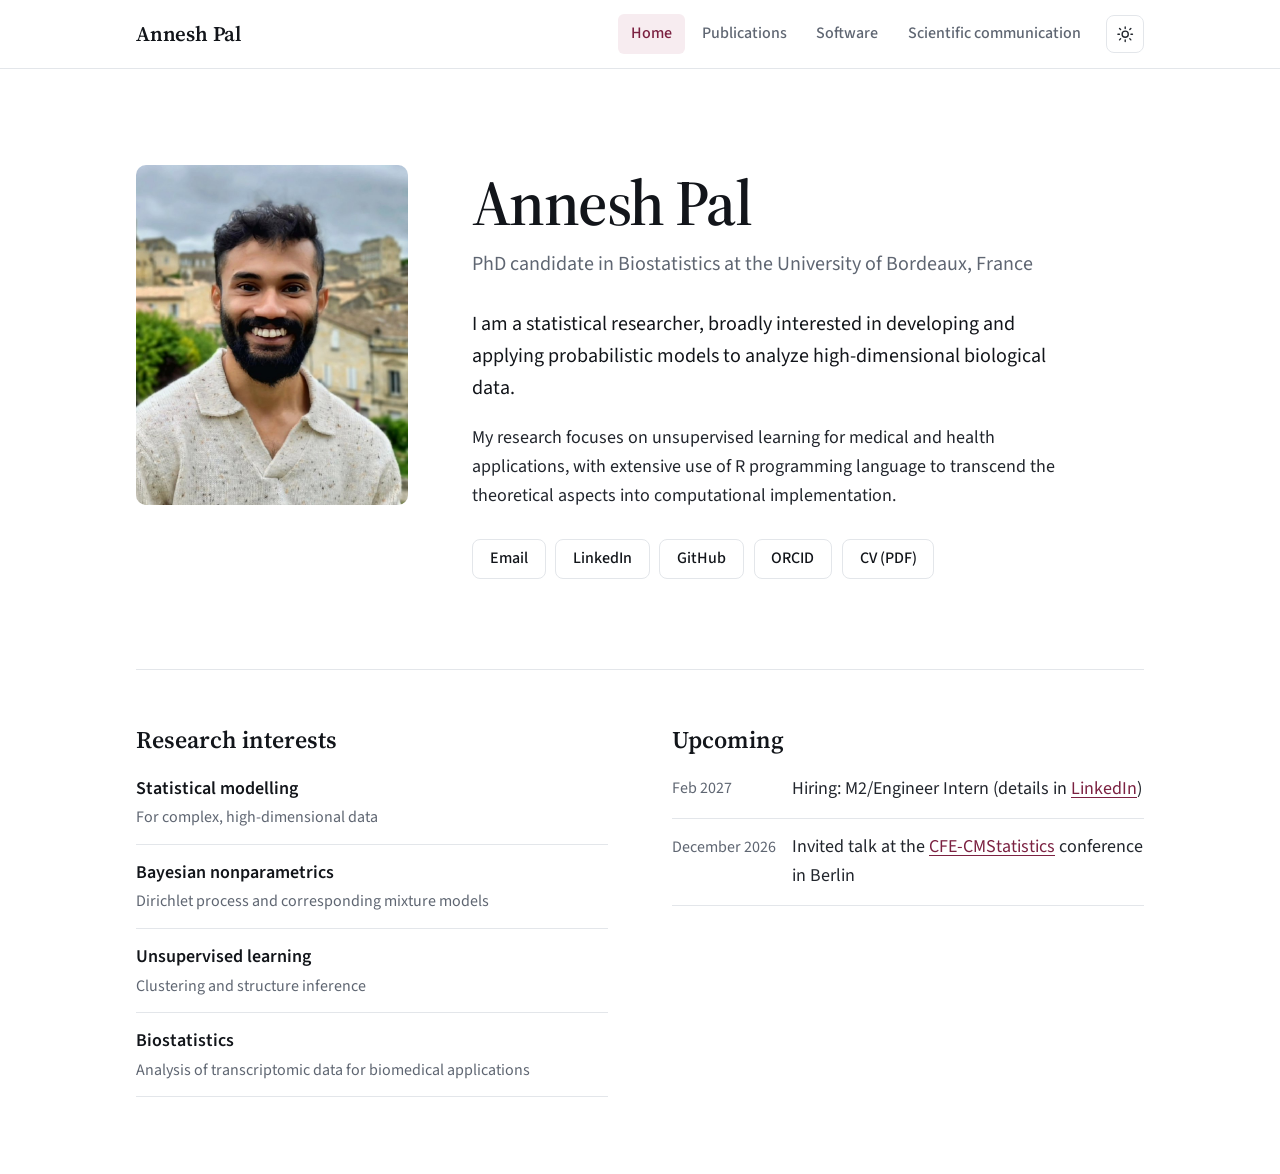
==== index.html @ bbc75179 "Update index.html" ====
<!DOCTYPE html>
<html lang="en">
<head>
  <meta charset="utf-8">
  <meta name="viewport" content="width=device-width, initial-scale=1">
  <title>Annesh Pal</title>
  <meta name="description" content="Annesh Pal, PhD candidate in Biostatistics at the University of Bordeaux, working on Bayesian nonparametric clustering for high-dimensional biological data.">
  <meta name="author" content="Annesh Pal">
  <meta name="google-site-verification" content="eEVup96OEpur1_kXBRJ_z_jjKePVoSG-uzVZ42ypXxE">
  <meta property="og:title" content="Annesh Pal">
  <meta property="og:description" content="Annesh Pal, PhD candidate in Biostatistics at the University of Bordeaux, working on Bayesian nonparametric clustering for high-dimensional biological data.">
  <meta property="og:type" content="website">
  <meta property="og:image" content="photo.jpg">
  <link rel="icon" href="data:image/svg+xml,%3Csvg xmlns='http://www.w3.org/2000/svg' viewBox='0 0 32 32'%3E%3Crect width='32' height='32' rx='7' fill='%237b2141'/%3E%3Ctext x='16' y='22.5' font-family='Georgia,serif' font-size='17' font-weight='600' fill='white' text-anchor='middle'%3EAP%3C/text%3E%3C/svg%3E">
  <link rel="preload" href="assets/fonts/source-serif-4-latin-opsz-normal.woff2" as="font" type="font/woff2" crossorigin>
  <link rel="preload" href="assets/fonts/source-sans-3-latin-wght-normal.woff2" as="font" type="font/woff2" crossorigin>
  <script>try { var t = localStorage.getItem('theme'); if (t) document.documentElement.dataset.theme = t; } catch (e) {}</script>
  <link rel="stylesheet" href="assets/style.css">
</head>
<body>
  <a class="skip" href="#content">Skip to content</a>
  <header class="site-header">
    <div class="wrap">
      <a class="brand" href="index.html">Annesh Pal</a>
      <nav class="nav" aria-label="Main">
        <ul>
          <li><a href="index.html" aria-current="page">Home</a></li>
          <li><a href="publications.html">Publications</a></li>
          <li><a href="software.html">Software</a></li>
          <li><a href="communication.html">Scientific communication</a></li>
        </ul>
        <button class="icon-btn theme-btn" type="button" aria-label="Switch between light and dark theme"><svg class="sun" viewBox="0 0 24 24" fill="none" stroke="currentColor" stroke-width="1.8" stroke-linecap="round" aria-hidden="true"><circle cx="12" cy="12" r="4"/><path d="M12 2.5v2M12 19.5v2M4.6 4.6 6 6M18 18l1.4 1.4M2.5 12h2M19.5 12h2M4.6 19.4 6 18M18 6l1.4-1.4"/></svg><svg class="moon" viewBox="0 0 24 24" fill="none" stroke="currentColor" stroke-width="1.8" stroke-linejoin="round" aria-hidden="true"><path d="M20 14.5A8 8 0 0 1 9.5 4a8 8 0 1 0 10.5 10.5Z"/></svg></button>
        <button class="icon-btn menu-btn" type="button" aria-label="Menu" aria-expanded="false"><svg viewBox="0 0 24 24" fill="none" stroke="currentColor" stroke-width="1.8" stroke-linecap="round" aria-hidden="true"><path d="M4 7h16M4 12h16M4 17h16"/></svg></button>
      </nav>
    </div>
  </header>

  <main id="content">
    <div class="wrap">
      <section class="intro" aria-label="Introduction">
        <img class="portrait" src="photo.jpg" alt="Portrait of Annesh Pal" width="800" height="1000">
        <div>
          <h1>Annesh Pal</h1>
          <p class="role">PhD candidate in Biostatistics at the University of Bordeaux, France</p>
          <div class="bio">
            <p>I am a statistical researcher, broadly interested in developing and applying probabilistic models to analyze high-dimensional biological data.</p>
            <p>My research focuses on unsupervised learning for medical and health applications, with extensive use of R programming language to transcend the theoretical aspects into computational implementation.</p>
          </div>
          <ul class="profiles">
            <li><a class="btn" href="mailto:annesh.pal@u-bordeaux.fr">Email</a></li>
            <li><a class="btn" href="https://www.linkedin.com/in/annesh-pal-4635a8240/">LinkedIn</a></li>
            <li><a class="btn" href="https://github.com/annesh07">GitHub</a></li>
            <li><a class="btn" href="https://orcid.org/0009-0003-2146-180X">ORCID</a></li>
            <li><a class="btn" href="files/Annesh_Pal_CV.pdf">CV (PDF)</a></li>
          </ul>
        </div>
      </section>

      <div class="home-grid">
        <section aria-labelledby="interests-h">
          <h2 class="section-title" id="interests-h">Research interests</h2>
          <ul class="topics">
            <li><strong>Statistical modelling</strong><span>For complex, high-dimensional data</span></li>
            <li><strong>Bayesian nonparametrics</strong><span>Dirichlet process and corresponding mixture models</span></li>
            <li><strong>Unsupervised learning</strong><span>Clustering and structure inference</span></li>
            <li><strong>Biostatistics</strong><span>Analysis of transcriptomic data for biomedical applications</span></li>
          </ul>
        </section>

        <section aria-labelledby="news-h">
          <h2 class="section-title" id="news-h">Upcoming</h2>
          <ul class="news">
            <li><time datetime="2026-09">Feb 2027</time><span>Hiring: M2/Engineer Intern (details in <a href="https://www.linkedin.com/feed/update/urn:li:activity:7515807664233299968/">LinkedIn</a>)</span></li>
            <li><time datetime="2026-01">December 2026</time><span>Invited talk at the <a href="https://www.cmstatistics.org/CFECMStatistics2026/programme.php">CFE-CMStatistics</a> conference in Berlin</span></li>
          </ul>
        </section>
      </div>
    </div>
  </main>
  <script src="assets/site.js" defer></script>
</body>
</html>
---- assets/style.css ----
/* ---------- Fonts (self-hosted) ---------- */
@font-face {
  font-family: "Source Serif 4";
  src: url("fonts/source-serif-4-latin-opsz-normal.woff2") format("woff2-variations");
  font-weight: 200 900; font-style: normal; font-display: swap;
}
@font-face {
  font-family: "Source Sans 3";
  src: url("fonts/source-sans-3-latin-wght-normal.woff2") format("woff2-variations");
  font-weight: 200 900; font-style: normal; font-display: swap;
}
@font-face {
  font-family: "Source Sans 3";
  src: url("fonts/source-sans-3-latin-wght-italic.woff2") format("woff2-variations");
  font-weight: 200 900; font-style: italic; font-display: swap;
}

/* ---------- Tokens ---------- */
:root {
  --bg: #ffffff;
  --surface: #f5f6f8;
  --text: #22262d;
  --heading: #12151a;
  --muted: #5f6672;
  --rule: #e3e6ea;
  --accent: #7b2141;        /* Bordeaux */
  --accent-hover: #5e1831;
  --accent-soft: #f7ecf0;
  --serif: "Source Serif 4", Georgia, "Times New Roman", serif;
  --sans: "Source Sans 3", -apple-system, "Segoe UI", Roboto, Helvetica, Arial, sans-serif;
  --mono: ui-monospace, SFMono-Regular, Menlo, Consolas, monospace;
  --wrap: 68rem;
  --radius: 10px;
  color-scheme: light;
}
@media (prefers-color-scheme: dark) {
  :root:not([data-theme="light"]) {
    --bg: #15171b; --surface: #1d2025; --text: #dfe2e6; --heading: #f3f4f6; --muted: #9ba2ac;
    --rule: #2d3138; --accent: #d99aae; --accent-hover: #ecbccb; --accent-soft: #2a1e24;
    color-scheme: dark;
  }
}
:root[data-theme="dark"] {
  --bg: #15171b; --surface: #1d2025; --text: #dfe2e6; --heading: #f3f4f6; --muted: #9ba2ac;
  --rule: #2d3138; --accent: #d99aae; --accent-hover: #ecbccb; --accent-soft: #2a1e24;
  color-scheme: dark;
}

/* ---------- Page-to-page transitions (supported browsers only) ---------- */
@view-transition { navigation: auto; }
.site-header { view-transition-name: site-header; }
::view-transition-old(root) { animation: 160ms ease-out both vt-out; }
::view-transition-new(root) { animation: 220ms ease-out both vt-in; }
@keyframes vt-out { to { opacity: 0; } }
@keyframes vt-in { from { opacity: 0; transform: translateY(6px); } }
@media (prefers-reduced-motion: reduce) {
  ::view-transition-old(root), ::view-transition-new(root) { animation: none; }
  * { transition: none !important; }
}

/* ---------- Base ---------- */
*, *::before, *::after { box-sizing: border-box; }
[hidden] { display: none !important; }
html { -webkit-text-size-adjust: 100%; }
body {
  margin: 0; background: var(--bg); color: var(--text);
  font-family: var(--sans); font-size: 1.125rem; line-height: 1.6;
  -webkit-font-smoothing: antialiased;
  display: flex; flex-direction: column; min-height: 100vh;
}
main { flex: 1; }
h1, h2, h3 { font-family: var(--serif); color: var(--heading); font-weight: 600; line-height: 1.2; margin: 0; }
p { margin: 0 0 1em; }
a { color: var(--accent); text-decoration: underline; text-decoration-thickness: 1px; text-underline-offset: .18em; }
a:hover { color: var(--accent-hover); text-decoration-thickness: 2px; }
:focus-visible { outline: 2px solid var(--accent); outline-offset: 3px; border-radius: 4px; }
.wrap { max-width: var(--wrap); margin: 0 auto; padding: 0 clamp(1.25rem, 4vw, 2.5rem); }
.skip { position: absolute; left: -999px; top: .5rem; background: var(--bg); padding: .5rem 1rem; z-index: 100; }
.skip:focus { left: .5rem; }

/* ---------- Header ---------- */
.site-header {
  position: sticky; top: 0; z-index: 50;
  background: color-mix(in srgb, var(--bg) 92%, transparent);
  backdrop-filter: saturate(1.4) blur(10px); -webkit-backdrop-filter: saturate(1.4) blur(10px);
  border-bottom: 1px solid var(--rule);
}
.site-header .wrap { display: flex; align-items: center; justify-content: space-between; height: 4.25rem; }
.brand { font-family: var(--serif); font-size: 1.3rem; font-weight: 600; color: var(--heading); text-decoration: none; letter-spacing: -.01em; }
.brand:hover { color: var(--heading); text-decoration: none; }
.nav { display: flex; align-items: center; gap: .25rem; }
.nav ul { display: flex; gap: .25rem; list-style: none; margin: 0; padding: 0; }
.nav a {
  display: block; padding: .45rem .8rem; border-radius: 6px;
  color: var(--muted); text-decoration: none; font-size: 1rem; font-weight: 500;
  transition: color .15s, background-color .15s;
}
.nav a:hover { color: var(--heading); background: var(--surface); }
.nav a[aria-current="page"] { color: var(--accent); background: var(--accent-soft); }
.icon-btn {
  appearance: none; background: transparent; border: 1px solid var(--rule); color: var(--text);
  width: 2.4rem; height: 2.4rem; border-radius: 8px; cursor: pointer;
  display: inline-grid; place-items: center; margin-left: .5rem; transition: border-color .15s, background-color .15s;
}
.icon-btn:hover { background: var(--surface); }
.icon-btn svg { width: 1.15rem; height: 1.15rem; }
.menu-btn { display: none; }
.theme-btn .moon { display: none; }
:root[data-theme="dark"] .theme-btn .sun { display: none; }
:root[data-theme="dark"] .theme-btn .moon { display: block; }
@media (prefers-color-scheme: dark) {
  :root:not([data-theme="light"]) .theme-btn .sun { display: none; }
  :root:not([data-theme="light"]) .theme-btn .moon { display: block; }
}

@media (max-width: 860px) {
  .menu-btn { display: inline-grid; }
  .nav ul {
    position: absolute; top: 4.25rem; left: 0; right: 0; flex-direction: column; gap: 0;
    background: var(--bg); border-bottom: 1px solid var(--rule); padding: .5rem clamp(1.25rem, 4vw, 2.5rem) 1rem;
    display: none;
  }
  .nav.open ul { display: flex; }
  .nav a { padding: .75rem .5rem; font-size: 1.1rem; }
}

/* ---------- Page heading ---------- */
.page-head { padding: clamp(3rem, 7vw, 5rem) 0 2rem; }
.page-head h1 { font-size: clamp(2.25rem, 5vw, 3.25rem); letter-spacing: -.02em; margin-bottom: .75rem; }
.page-head p { color: var(--muted); font-size: 1.2rem; max-width: 40rem; margin: 0; }

/* ---------- Home ---------- */
.intro {
  display: grid; grid-template-columns: minmax(0, 17rem) minmax(0, 1fr); gap: clamp(2rem, 5vw, 4.5rem);
  align-items: start; padding: clamp(3rem, 8vw, 6rem) 0 clamp(3rem, 6vw, 4.5rem);
}
.portrait { width: 100%; height: auto; aspect-ratio: 4 / 5; object-fit: cover; border-radius: var(--radius); background: var(--surface); }
.intro h1 { font-size: clamp(2.6rem, 6vw, 4rem); letter-spacing: -.025em; margin-bottom: .4rem; }
.role { font-size: 1.25rem; color: var(--muted); margin-bottom: 1.75rem; }
.role a { color: inherit; text-decoration-color: var(--rule); }
.bio { max-width: 38rem; }
.bio p:first-child { font-size: 1.25rem; color: var(--heading); }
.profiles { display: flex; flex-wrap: wrap; gap: .6rem; margin-top: 1.75rem; padding: 0; list-style: none; }
.btn {
  display: inline-flex; align-items: center; gap: .5rem;
  padding: .55rem 1.05rem; border-radius: 8px; border: 1px solid var(--rule);
  color: var(--heading); background: var(--bg); text-decoration: none; font-size: 1rem; font-weight: 500;
  font-family: var(--sans); cursor: pointer; line-height: 1.3;
  transition: border-color .15s, background-color .15s, color .15s;
}
.btn:hover { border-color: var(--accent); color: var(--accent); text-decoration: none; }
.btn svg { width: 1rem; height: 1rem; flex: none; }
.btn.primary { background: var(--accent); border-color: var(--accent); color: var(--bg); }
.btn.primary:hover { background: var(--accent-hover); border-color: var(--accent-hover); color: var(--bg); }
:root[data-theme="dark"] .btn.primary { background: var(--accent-soft); color: var(--accent); }
:root[data-theme="dark"] .btn.primary:hover { border-color: var(--accent-hover); color: var(--accent-hover); }
@media (prefers-color-scheme: dark) {
  :root:not([data-theme="light"]) .btn.primary { background: var(--accent-soft); color: var(--accent); }
  :root:not([data-theme="light"]) .btn.primary:hover { border-color: var(--accent-hover); color: var(--accent-hover); }
}
@media (max-width: 720px) {
  .intro { grid-template-columns: 1fr; }
  .portrait { max-width: 13rem; }
}

.home-grid {
  display: grid; grid-template-columns: 1fr 1fr; gap: clamp(2rem, 5vw, 4.5rem);
  padding: clamp(2.5rem, 5vw, 3.5rem) 0 clamp(3rem, 6vw, 5rem); border-top: 1px solid var(--rule);
}
@media (max-width: 820px) { .home-grid { grid-template-columns: 1fr; } }
.section-title { font-size: 1.5rem; margin-bottom: 1.25rem; }

.topics { list-style: none; margin: 0; padding: 0; }
.topics li { padding: .9rem 0; border-bottom: 1px solid var(--rule); }
.topics li:first-child { padding-top: 0; }
.topics strong { display: block; color: var(--heading); font-weight: 600; }
.topics span { display: block; color: var(--muted); font-size: 1rem; line-height: 1.5; margin-top: .1rem; }

.news { list-style: none; margin: 0; padding: 0; }
.news li { display: grid; grid-template-columns: 6.5rem 1fr; gap: 1rem; padding: .9rem 0; border-bottom: 1px solid var(--rule); }
.news li:first-child { padding-top: 0; }
.news time { color: var(--muted); font-size: 1rem; font-variant-numeric: tabular-nums; padding-top: .1rem; }
@media (max-width: 520px) { .news li { grid-template-columns: 1fr; gap: .1rem; } }

/* ---------- Entries: publications and software ---------- */
.year-group { display: grid; grid-template-columns: 7rem minmax(0, 1fr); gap: 2rem; padding: 2rem 0; border-top: 1px solid var(--rule); }
.year-group > h2 { font-size: 1.5rem; color: var(--muted); font-weight: 500; }
@media (max-width: 720px) { .year-group { grid-template-columns: 1fr; gap: 1rem; } }

.entry {
  border: 1px solid var(--rule); border-radius: var(--radius); padding: 1.5rem 1.6rem;
  transition: border-color .2s; background: var(--bg);
}
.entry + .entry { margin-top: 1rem; }
.entry:hover { border-color: color-mix(in srgb, var(--accent) 45%, var(--rule)); }
.tag {
  display: inline-block; font-size: .85rem; font-weight: 600; color: var(--accent);
  background: var(--accent-soft); padding: .15rem .6rem; border-radius: 999px; margin-bottom: .75rem;
}
.entry h3 { font-size: 1.35rem; line-height: 1.35; margin-bottom: .6rem; }
.entry h3 a { color: var(--heading); text-decoration: none; }
.entry h3 a:hover { color: var(--accent); text-decoration: underline; }
.authors { margin-bottom: .2rem; }
.authors .me { font-weight: 600; color: var(--heading); }
.venue { color: var(--muted); font-size: 1rem; font-style: italic; }
.entry-actions { display: flex; flex-wrap: wrap; gap: .5rem; margin-top: 1.1rem; }
.entry-actions .btn { padding: .4rem .85rem; font-size: .95rem; }

.code {
  position: relative; margin-top: 1rem; background: var(--surface); border-radius: 8px;
  border: 1px solid var(--rule);
}
.code pre { margin: 0; padding: 1rem 5.5rem 1rem 1.1rem; overflow-x: auto; font-family: var(--mono); font-size: .88rem; line-height: 1.55; color: var(--text); }
.code .copy { position: absolute; top: .55rem; right: .55rem; padding: .3rem .7rem; font-size: .88rem; }
.code[hidden] { display: none; }

.facts { display: flex; flex-wrap: wrap; gap: .5rem 1.5rem; margin: .25rem 0 0; padding: 0; list-style: none; color: var(--muted); font-size: 1rem; }
.facts b { color: var(--heading); font-weight: 600; }

.page-body { padding-bottom: clamp(3rem, 6vw, 5rem); }
.lead-note { color: var(--muted); font-size: 1rem; margin-top: 2rem; }

/* ---------- Scientific communication ---------- */
.filters { display: flex; flex-wrap: wrap; gap: .5rem; margin-bottom: 1.5rem; }
.filter .count { color: var(--muted); font-variant-numeric: tabular-nums; }
.filter[aria-pressed="true"] { background: var(--accent-soft); border-color: var(--accent); color: var(--accent); }
.filter[aria-pressed="true"] .count { color: inherit; }
.comm-list .year-group:first-child { border-top: 1px solid var(--rule); }
.comm-list .entry[data-type] .tag { margin-bottom: .6rem; }
.empty { border: 1px dashed var(--rule); border-radius: var(--radius); padding: 2.5rem 1.5rem; text-align: center; color: var(--muted); }

.viewer {
  width: min(1100px, 94vw); height: 90vh; max-height: 90vh; padding: 0;
  border: 1px solid var(--rule); border-radius: 12px; background: var(--bg); color: var(--text); overflow: hidden;
}
.viewer[open] { display: flex; flex-direction: column; }
.viewer::backdrop { background: rgb(10 12 16 / .6); }
.viewer-bar { display: flex; align-items: center; justify-content: space-between; gap: 1rem; padding: .75rem 1rem; border-bottom: 1px solid var(--rule); }
.viewer-bar h2 { font-size: 1.05rem; font-family: var(--sans); font-weight: 600; white-space: nowrap; overflow: hidden; text-overflow: ellipsis; }
.viewer-actions { display: flex; gap: .5rem; flex: none; }
.viewer-actions .btn { padding: .35rem .8rem; font-size: .95rem; }
.viewer iframe { flex: 1; width: 100%; border: 0; background: var(--surface); }

/* ---------- Footer ---------- */
.site-footer { border-top: 1px solid var(--rule); padding: 2rem 0; color: var(--muted); font-size: .95rem; }
.site-footer .wrap { display: flex; flex-wrap: wrap; justify-content: space-between; gap: 1rem; }
.site-footer ul { display: flex; gap: 1.25rem; list-style: none; margin: 0; padding: 0; }
.site-footer a { color: var(--muted); text-decoration: none; }
.site-footer a:hover { color: var(--accent); text-decoration: underline; }

/* ---------- Toast ---------- */
.toast {
  position: fixed; left: 50%; bottom: 1.5rem; transform: translate(-50%, .75rem); opacity: 0;
  background: var(--heading); color: var(--bg); padding: .55rem 1.1rem; border-radius: 8px; font-size: .95rem;
  transition: opacity .2s, transform .2s; pointer-events: none; z-index: 100;
}
.toast.show { opacity: 1; transform: translate(-50%, 0); }
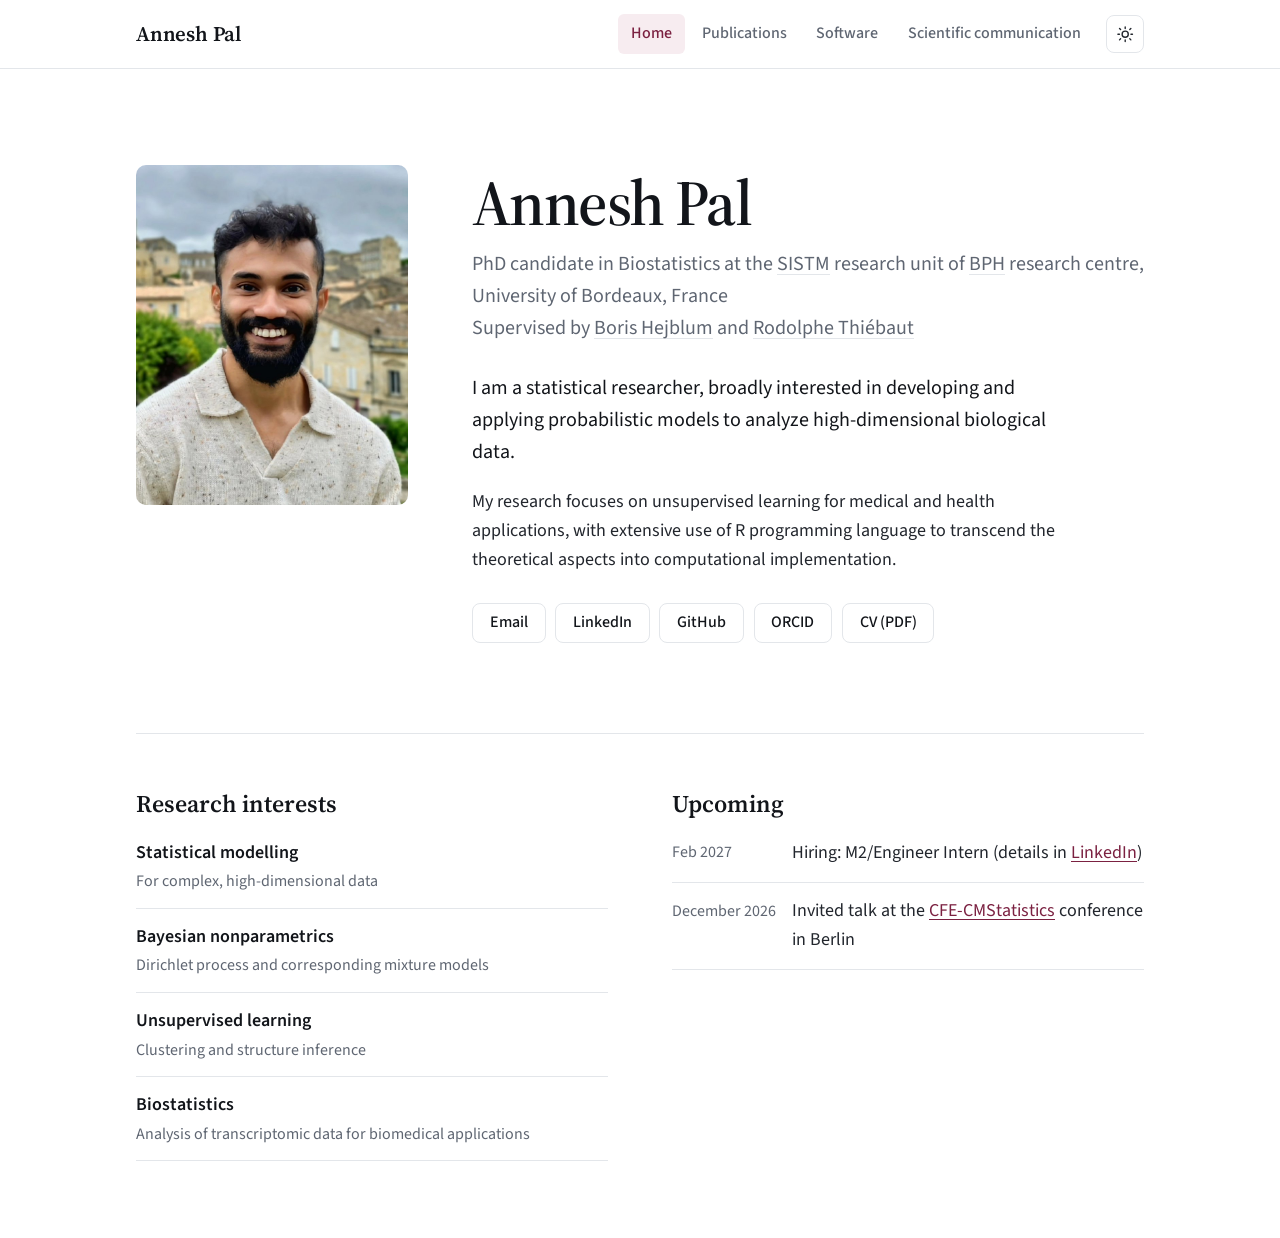
==== commit 62fe1e16: "Update index.html" ====
--- a/index.html
+++ b/index.html
@@ -41,7 +41,10 @@
         <img class="portrait" src="photo.jpg" alt="Portrait of Annesh Pal" width="800" height="1000">
         <div>
           <h1>Annesh Pal</h1>
-          <p class="role">PhD candidate in Biostatistics at the University of Bordeaux, France</p>
+          <p class="role">
+            PhD candidate in Biostatistics at the <a href="https://www.inria.fr/fr/sistm">SISTM</a> research unit of <a href="https://www.bordeaux-population-health.center/">BPH</a> research centre, University of Bordeaux, France<br>
+            Supervised by <a href="https://borishejblum.science/">Boris Hejblum</a> and <a href="https://scholar.google.com/citations?user=3FwavwMAAAAJ&hl=fr">Rodolphe Thiébaut</a>
+          </p>
           <div class="bio">
             <p>I am a statistical researcher, broadly interested in developing and applying probabilistic models to analyze high-dimensional biological data.</p>
             <p>My research focuses on unsupervised learning for medical and health applications, with extensive use of R programming language to transcend the theoretical aspects into computational implementation.</p>
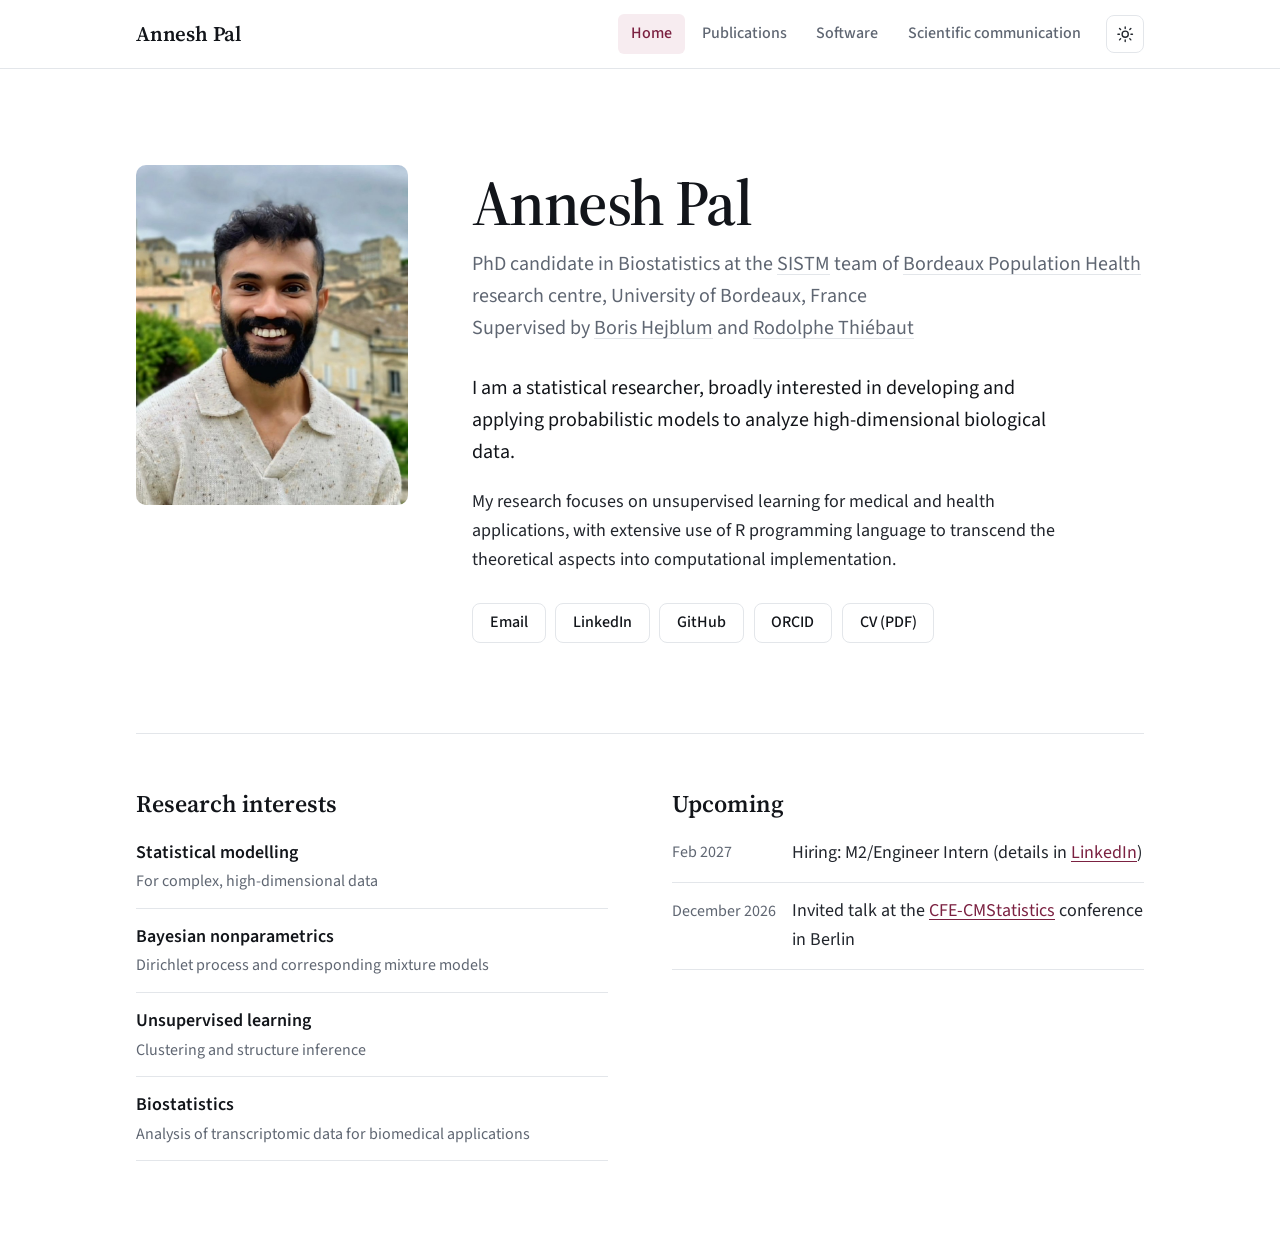
==== commit 5ee8b1f5: "Update index.html" ====
--- a/index.html
+++ b/index.html
@@ -42,7 +42,7 @@
         <div>
           <h1>Annesh Pal</h1>
           <p class="role">
-            PhD candidate in Biostatistics at the <a href="https://www.inria.fr/fr/sistm">SISTM</a> research unit of <a href="https://www.bordeaux-population-health.center/">BPH</a> research centre, University of Bordeaux, France<br>
+            PhD candidate in Biostatistics at the <a href="https://www.inria.fr/fr/sistm">SISTM</a> team of <a href="https://www.bordeaux-population-health.center/">Bordeaux Population Health</a> research centre, University of Bordeaux, France<br>
             Supervised by <a href="https://borishejblum.science/">Boris Hejblum</a> and <a href="https://scholar.google.com/citations?user=3FwavwMAAAAJ&hl=fr">Rodolphe Thiébaut</a>
           </p>
           <div class="bio">
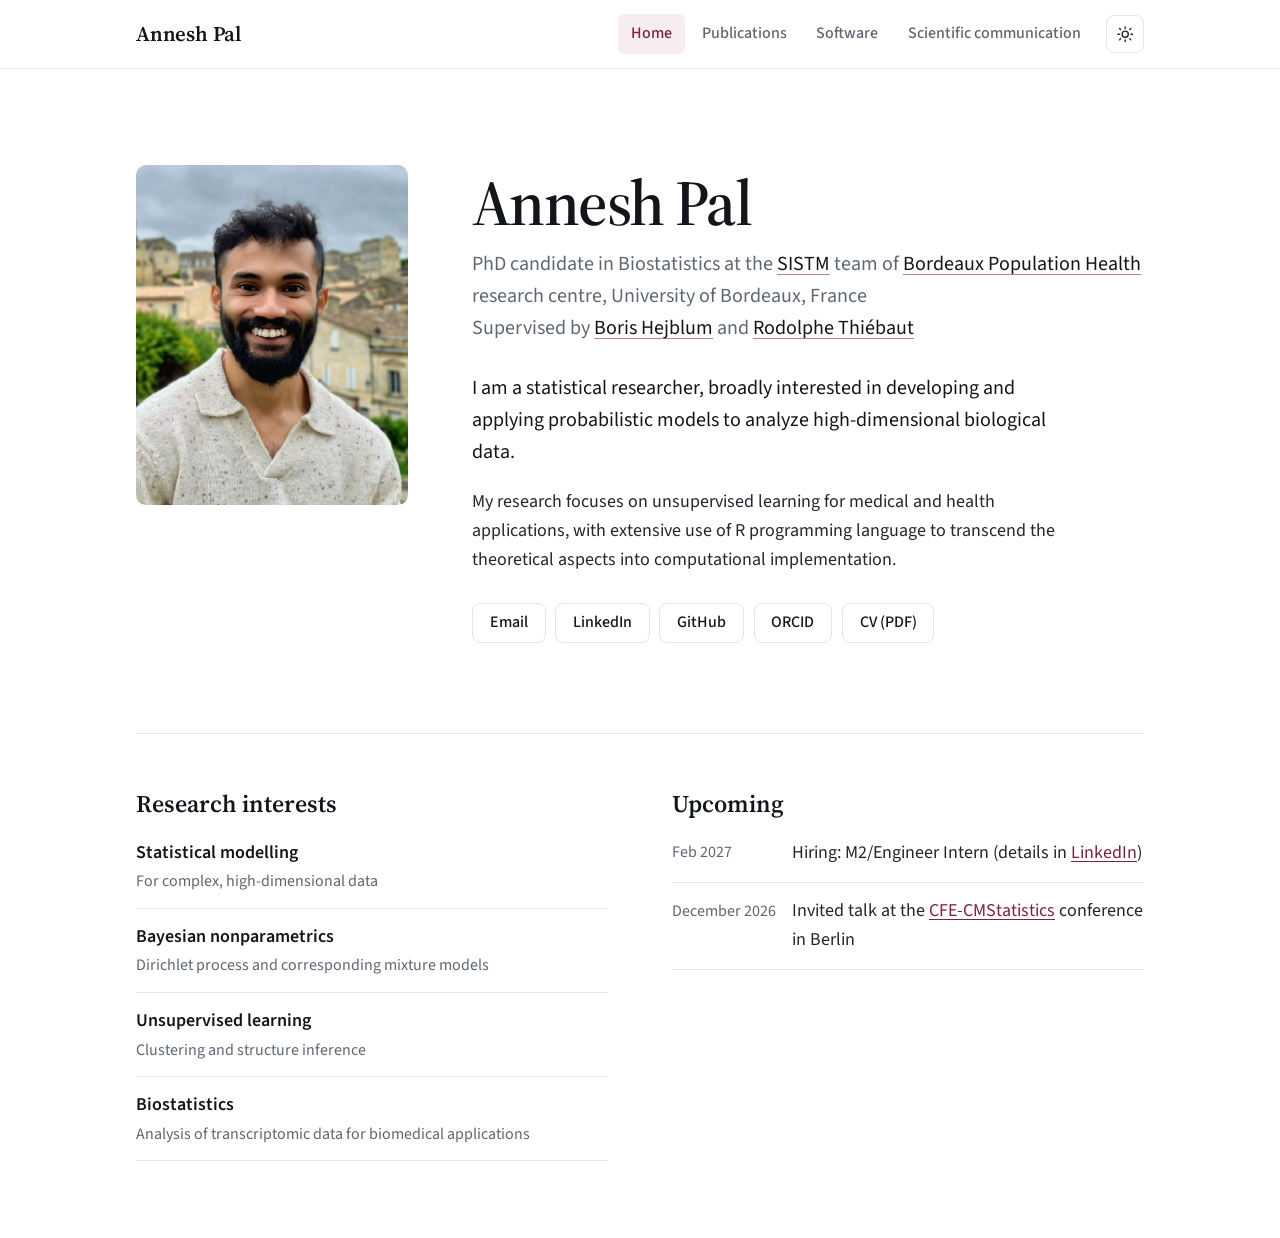
==== commit 06ea3be0: "Update index.html" ====
--- a/index.html
+++ b/index.html
@@ -42,8 +42,8 @@
         <div>
           <h1>Annesh Pal</h1>
           <p class="role">
-            PhD candidate in Biostatistics at the <a href="https://www.inria.fr/fr/sistm">SISTM</a> team of <a href="https://www.bordeaux-population-health.center/">Bordeaux Population Health</a> research centre, University of Bordeaux, France<br>
-            Supervised by <a href="https://borishejblum.science/">Boris Hejblum</a> and <a href="https://scholar.google.com/citations?user=3FwavwMAAAAJ&hl=fr">Rodolphe Thiébaut</a>
+            PhD candidate in Biostatistics at the <a href="https://www.inria.fr/fr/sistm/">SISTM</a> team of <a href="https://www.bordeaux-population-health.center/">Bordeaux Population Health</a> research centre, University of Bordeaux, France<br>
+            Supervised by <a href="https://borishejblum.science/">Boris Hejblum</a> and <a href="https://scholar.google.com/citations?user=3FwavwMAAAAJ&hl=fr/">Rodolphe Thiébaut</a>
           </p>
           <div class="bio">
             <p>I am a statistical researcher, broadly interested in developing and applying probabilistic models to analyze high-dimensional biological data.</p>
--- a/assets/style.css
+++ b/assets/style.css
@@ -137,7 +137,8 @@
 .portrait { width: 100%; height: auto; aspect-ratio: 4 / 5; object-fit: cover; border-radius: var(--radius); background: var(--surface); }
 .intro h1 { font-size: clamp(2.6rem, 6vw, 4rem); letter-spacing: -.025em; margin-bottom: .4rem; }
 .role { font-size: 1.25rem; color: var(--muted); margin-bottom: 1.75rem; }
-.role a { color: inherit; text-decoration-color: var(--rule); }
+.role a { color: var(--heading); text-decoration-color: color-mix(in srgb, var(--accent) 55%, transparent); text-underline-offset: .2em; }
+.role a:hover { color: var(--accent); text-decoration-color: var(--accent); }
 .bio { max-width: 38rem; }
 .bio p:first-child { font-size: 1.25rem; color: var(--heading); }
 .profiles { display: flex; flex-wrap: wrap; gap: .6rem; margin-top: 1.75rem; padding: 0; list-style: none; }
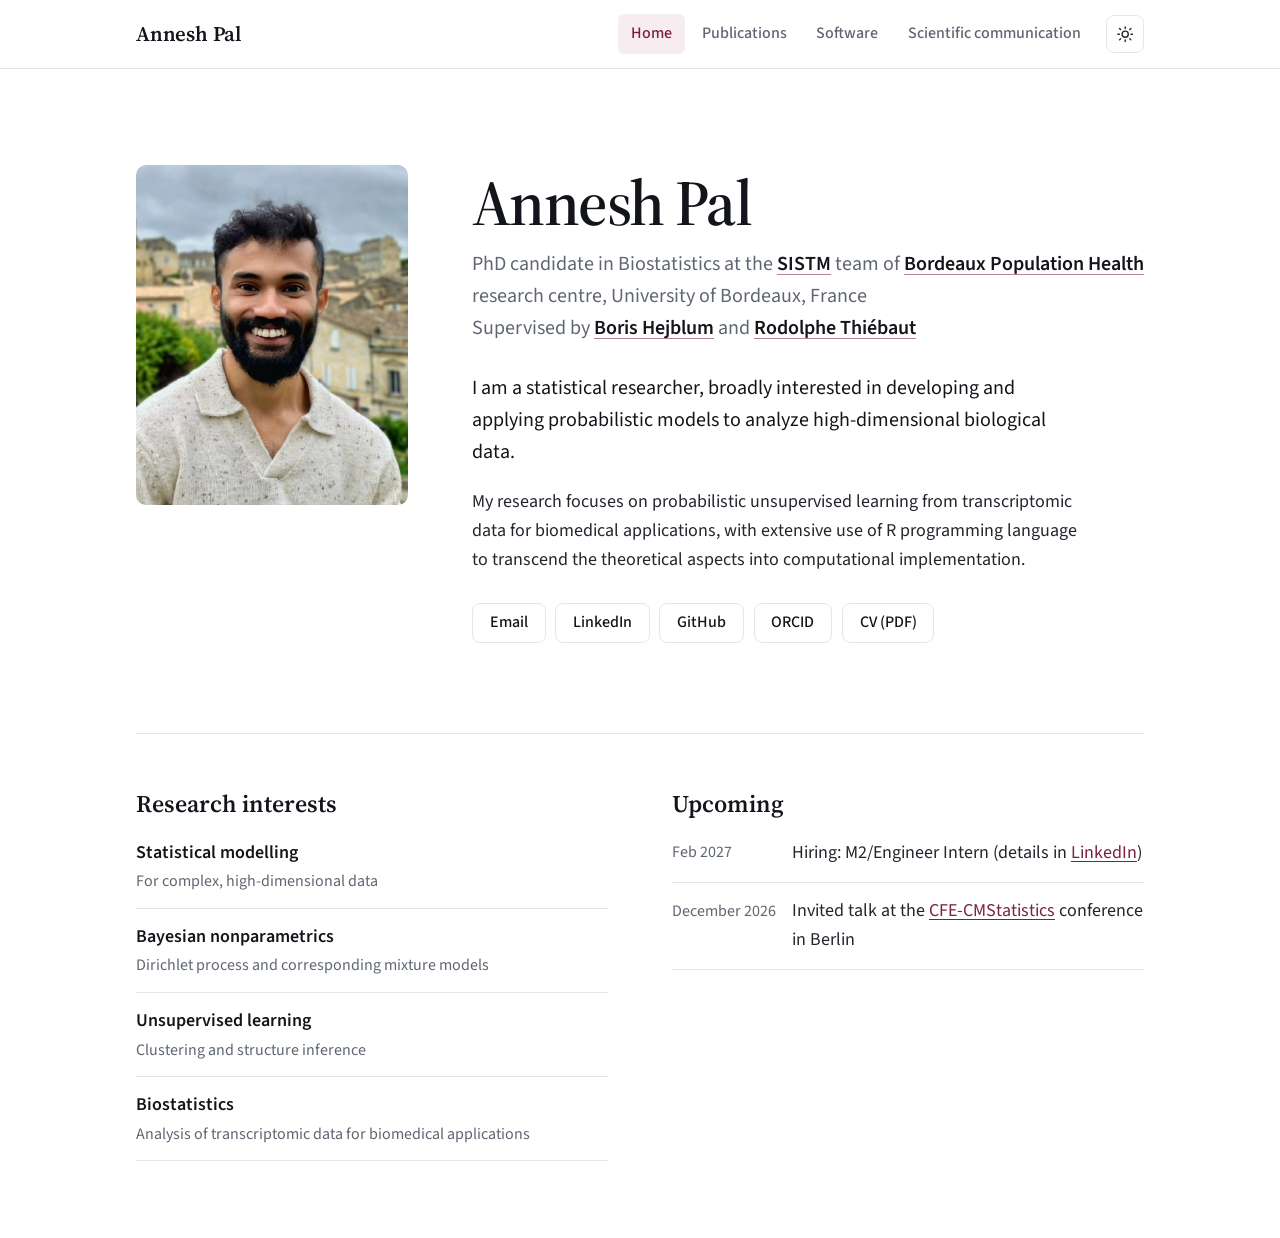
==== commit 90aad10c: "Update index.html" ====
--- a/index.html
+++ b/index.html
@@ -47,7 +47,7 @@
           </p>
           <div class="bio">
             <p>I am a statistical researcher, broadly interested in developing and applying probabilistic models to analyze high-dimensional biological data.</p>
-            <p>My research focuses on unsupervised learning for medical and health applications, with extensive use of R programming language to transcend the theoretical aspects into computational implementation.</p>
+            <p>My research focuses on probabilistic unsupervised learning from transcriptomic data for biomedical applications, with extensive use of R programming language to transcend the theoretical aspects into computational implementation.</p>
           </div>
           <ul class="profiles">
             <li><a class="btn" href="mailto:annesh.pal@u-bordeaux.fr">Email</a></li>
--- a/assets/style.css
+++ b/assets/style.css
@@ -137,7 +137,7 @@
 .portrait { width: 100%; height: auto; aspect-ratio: 4 / 5; object-fit: cover; border-radius: var(--radius); background: var(--surface); }
 .intro h1 { font-size: clamp(2.6rem, 6vw, 4rem); letter-spacing: -.025em; margin-bottom: .4rem; }
 .role { font-size: 1.25rem; color: var(--muted); margin-bottom: 1.75rem; }
-.role a { color: var(--heading); text-decoration-color: color-mix(in srgb, var(--accent) 55%, transparent); text-underline-offset: .2em; }
+.role a { color: var(--heading); font-weight: 600; text-decoration-color: color-mix(in srgb, var(--accent) 55%, transparent); text-underline-offset: .2em; }
 .role a:hover { color: var(--accent); text-decoration-color: var(--accent); }
 .bio { max-width: 38rem; }
 .bio p:first-child { font-size: 1.25rem; color: var(--heading); }
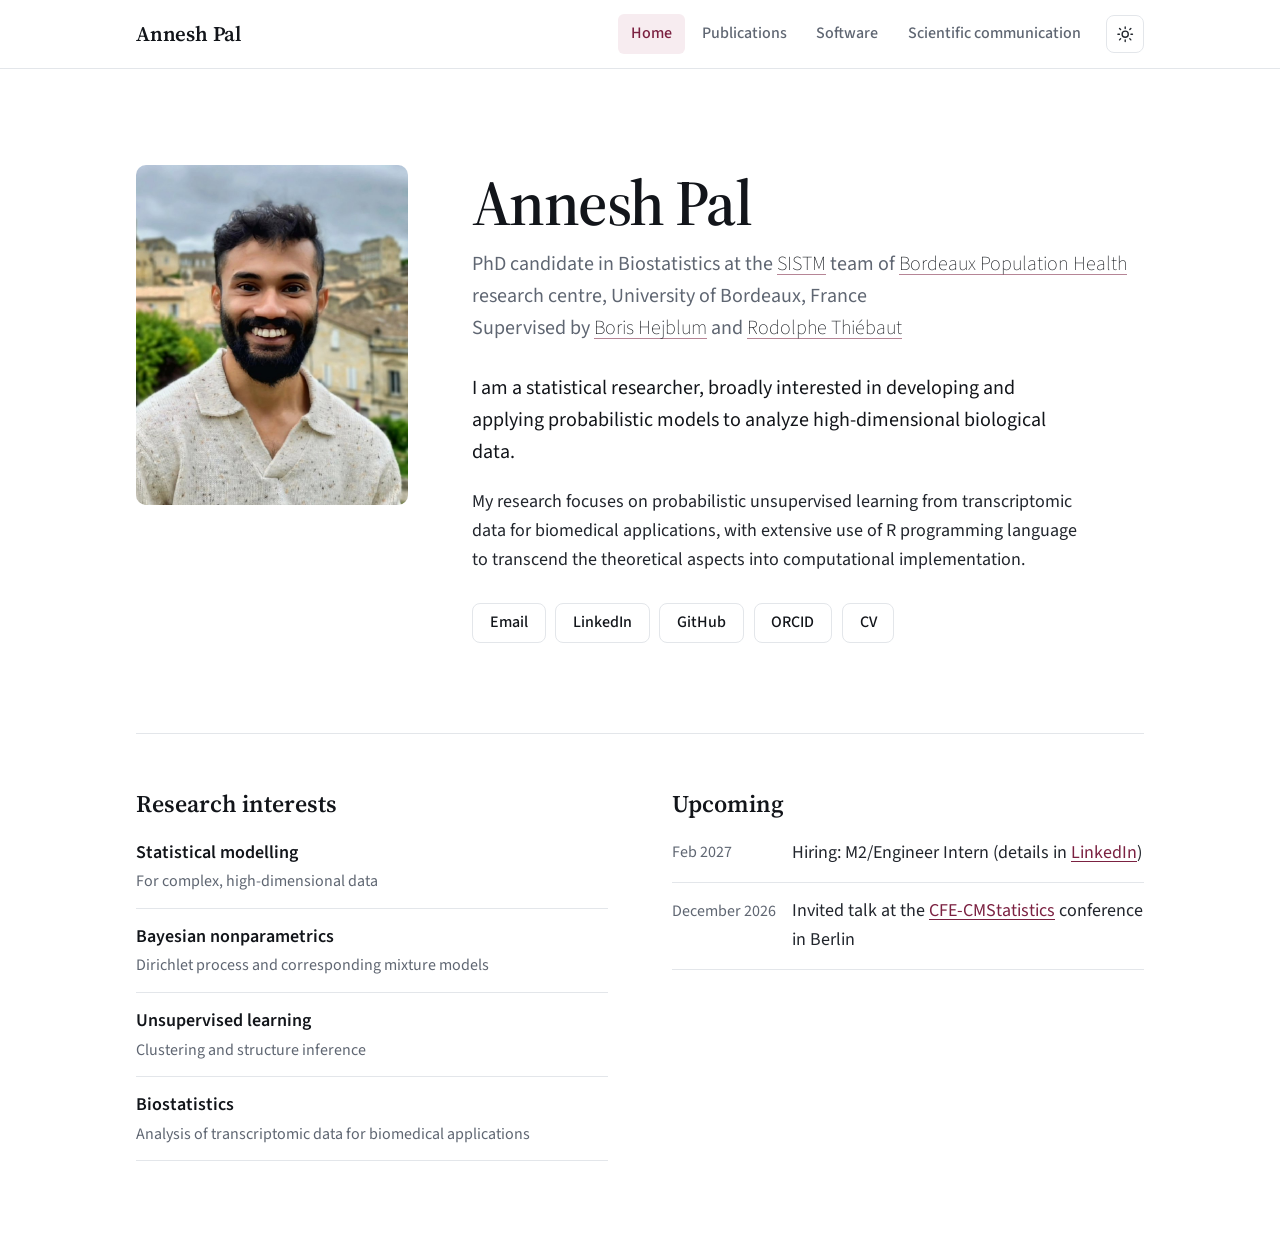
==== commit fab1a86c: "Update index.html" ====
--- a/index.html
+++ b/index.html
@@ -54,7 +54,7 @@
             <li><a class="btn" href="https://www.linkedin.com/in/annesh-pal-4635a8240/">LinkedIn</a></li>
             <li><a class="btn" href="https://github.com/annesh07">GitHub</a></li>
             <li><a class="btn" href="https://orcid.org/0009-0003-2146-180X">ORCID</a></li>
-            <li><a class="btn" href="files/Annesh_Pal_CV.pdf">CV (PDF)</a></li>
+            <li><a class="btn" href="files/Annesh_Pal_CV.pdf">CV</a></li>
           </ul>
         </div>
       </section>
--- a/assets/style.css
+++ b/assets/style.css
@@ -137,7 +137,7 @@
 .portrait { width: 100%; height: auto; aspect-ratio: 4 / 5; object-fit: cover; border-radius: var(--radius); background: var(--surface); }
 .intro h1 { font-size: clamp(2.6rem, 6vw, 4rem); letter-spacing: -.025em; margin-bottom: .4rem; }
 .role { font-size: 1.25rem; color: var(--muted); margin-bottom: 1.75rem; }
-.role a { color: var(--heading); font-weight: 600; text-decoration-color: color-mix(in srgb, var(--accent) 55%, transparent); text-underline-offset: .2em; }
+.role a { color: var(--heading); font-weight: 200; text-decoration-color: color-mix(in srgb, var(--accent) 55%, transparent); text-underline-offset: .2em; }
 .role a:hover { color: var(--accent); text-decoration-color: var(--accent); }
 .bio { max-width: 38rem; }
 .bio p:first-child { font-size: 1.25rem; color: var(--heading); }
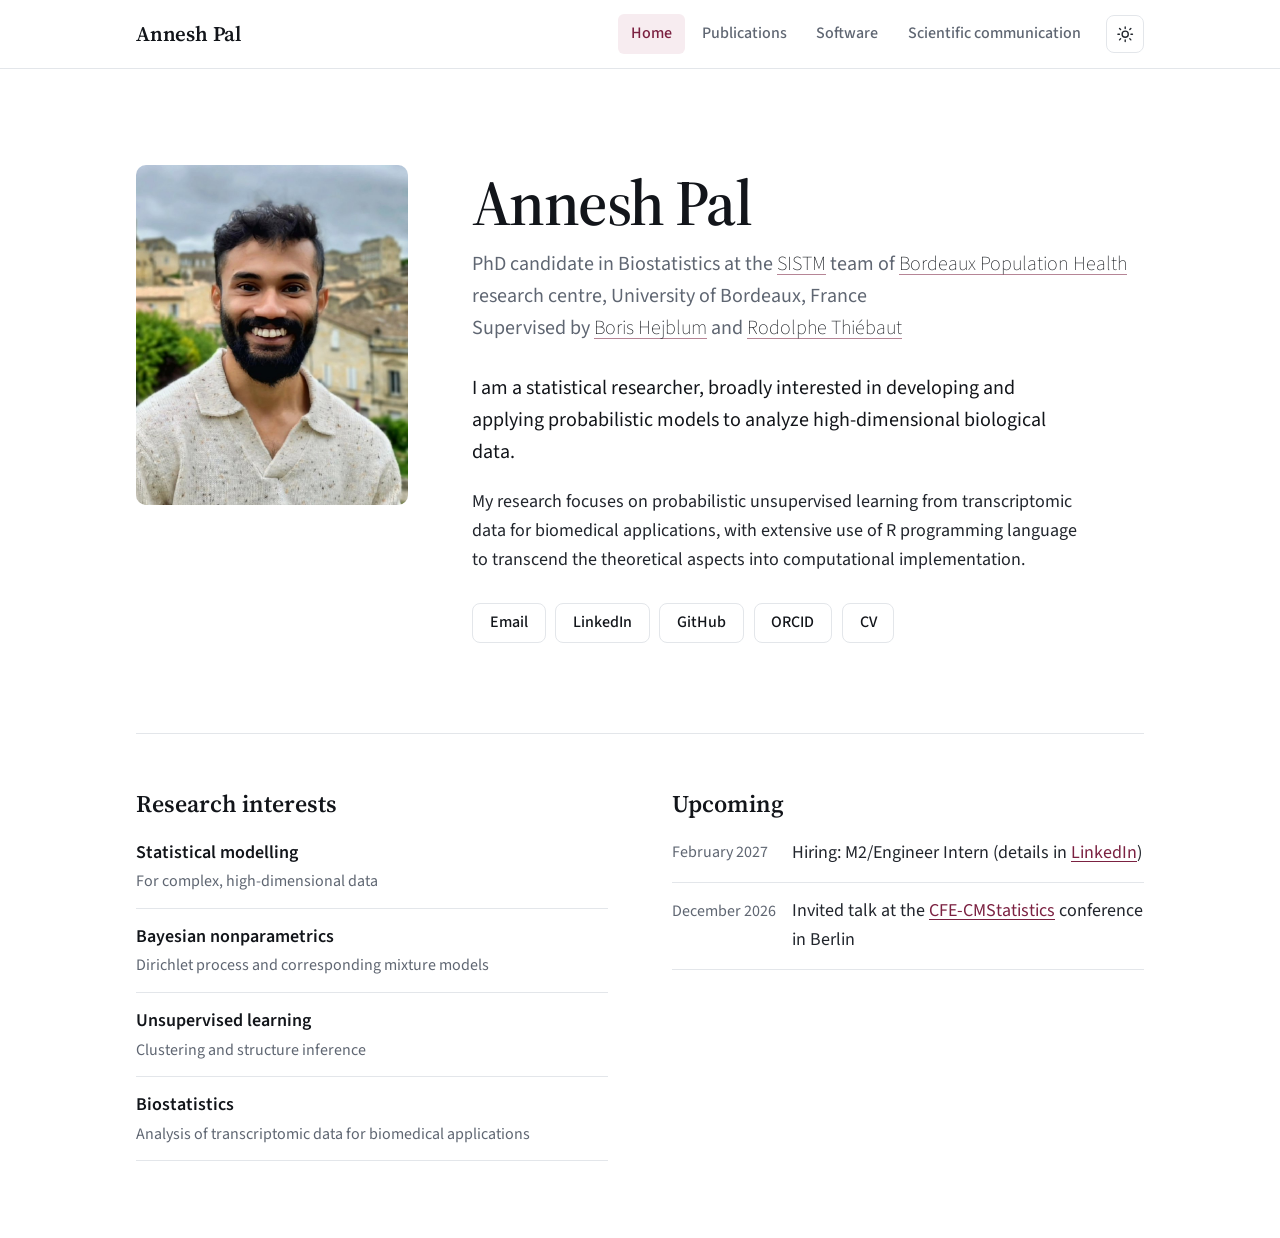
==== commit 26d1b7b9: "Update index.html" ====
--- a/index.html
+++ b/index.html
@@ -73,7 +73,7 @@
         <section aria-labelledby="news-h">
           <h2 class="section-title" id="news-h">Upcoming</h2>
           <ul class="news">
-            <li><time datetime="2026-09">Feb 2027</time><span>Hiring: M2/Engineer Intern (details in <a href="https://www.linkedin.com/feed/update/urn:li:activity:7515807664233299968/">LinkedIn</a>)</span></li>
+            <li><time datetime="2026-09">February 2027</time><span>Hiring: M2/Engineer Intern (details in <a href="https://www.linkedin.com/feed/update/urn:li:activity:7515807664233299968/">LinkedIn</a>)</span></li>
             <li><time datetime="2026-01">December 2026</time><span>Invited talk at the <a href="https://www.cmstatistics.org/CFECMStatistics2026/programme.php">CFE-CMStatistics</a> conference in Berlin</span></li>
           </ul>
         </section>
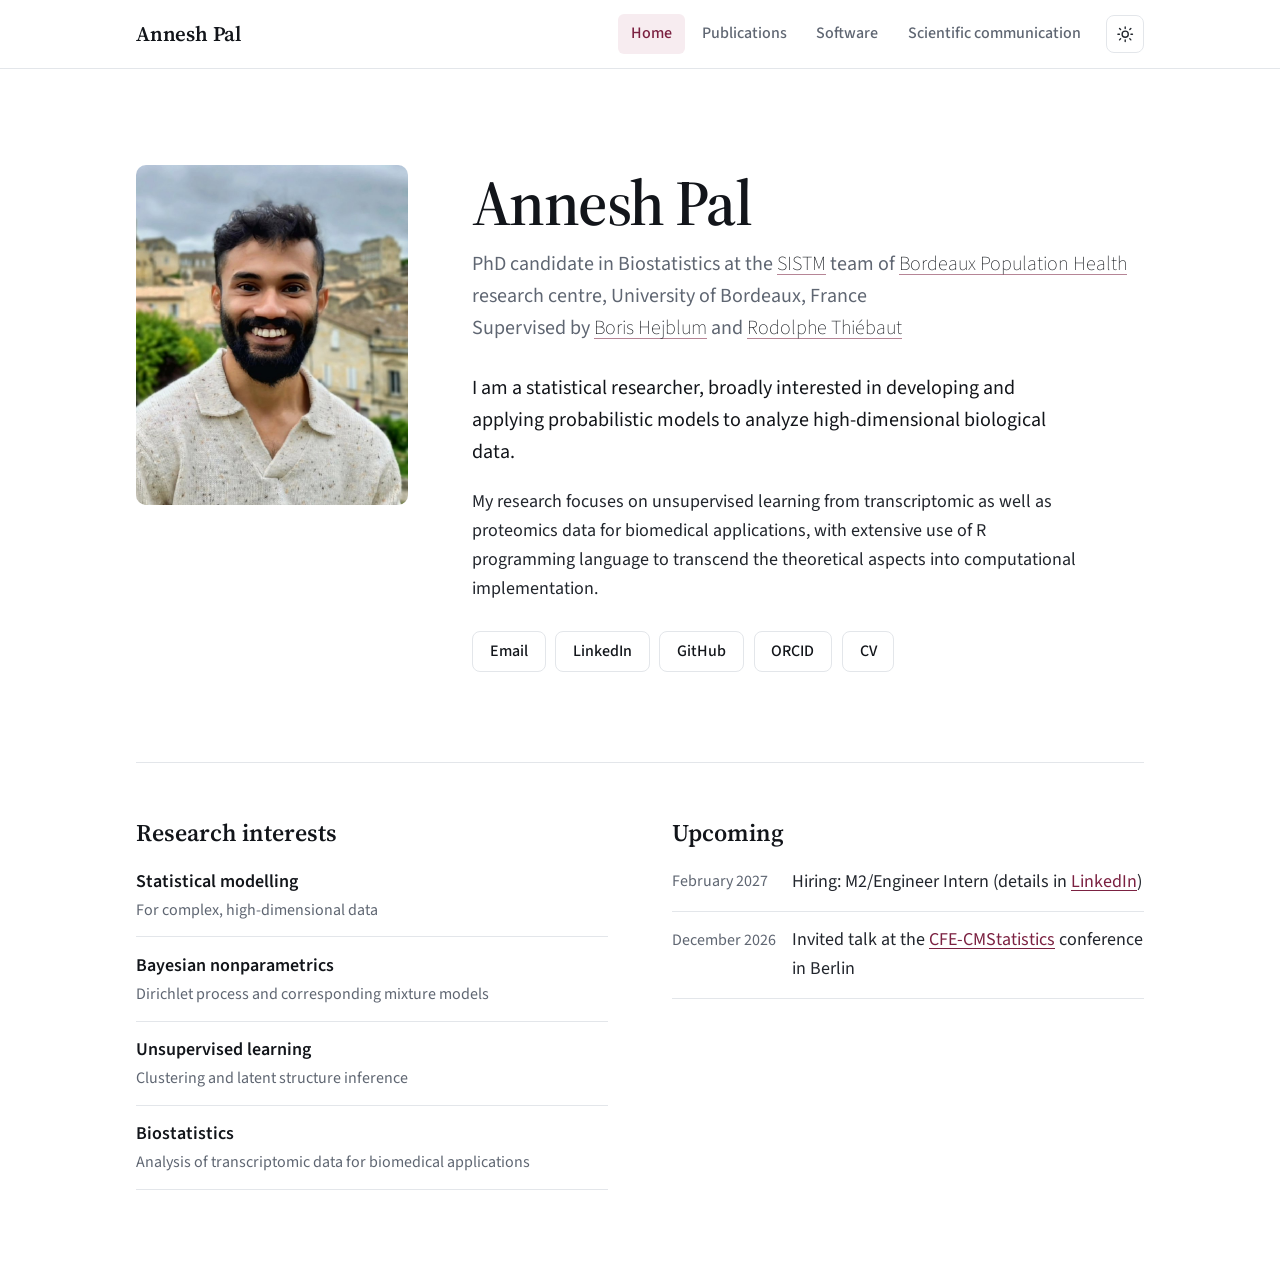
==== commit 4a5a9681: "Update index.html" ====
--- a/index.html
+++ b/index.html
@@ -47,7 +47,7 @@
           </p>
           <div class="bio">
             <p>I am a statistical researcher, broadly interested in developing and applying probabilistic models to analyze high-dimensional biological data.</p>
-            <p>My research focuses on probabilistic unsupervised learning from transcriptomic data for biomedical applications, with extensive use of R programming language to transcend the theoretical aspects into computational implementation.</p>
+            <p>My research focuses on unsupervised learning from transcriptomic as well as proteomics data for biomedical applications, with extensive use of R programming language to transcend the theoretical aspects into computational implementation.</p>
           </div>
           <ul class="profiles">
             <li><a class="btn" href="mailto:annesh.pal@u-bordeaux.fr">Email</a></li>
@@ -65,7 +65,7 @@
           <ul class="topics">
             <li><strong>Statistical modelling</strong><span>For complex, high-dimensional data</span></li>
             <li><strong>Bayesian nonparametrics</strong><span>Dirichlet process and corresponding mixture models</span></li>
-            <li><strong>Unsupervised learning</strong><span>Clustering and structure inference</span></li>
+            <li><strong>Unsupervised learning</strong><span>Clustering and latent structure inference</span></li>
             <li><strong>Biostatistics</strong><span>Analysis of transcriptomic data for biomedical applications</span></li>
           </ul>
         </section>
